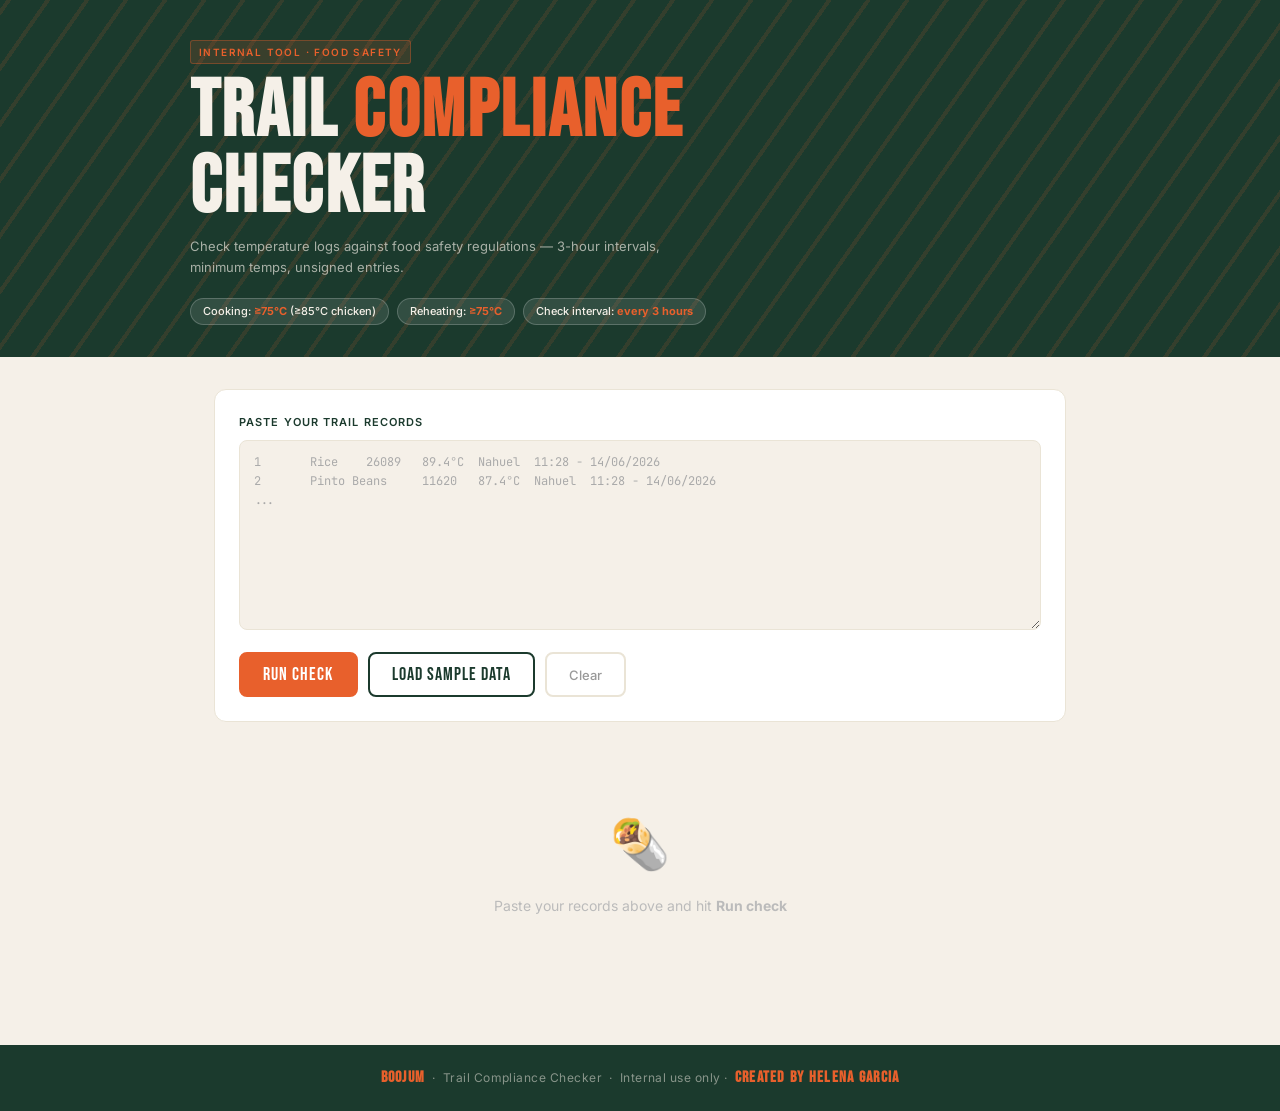
==== index.html @ 40797384 "first commit" ====
<!DOCTYPE html>
<html lang="en">

<head>
    <meta charset="UTF-8" />
    <meta name="viewport" content="width=device-width, initial-scale=1.0" />
    <title>Boojum Trail Compliance Checker</title>
    <link rel="preconnect" href="https://fonts.googleapis.com" />
    <link rel="preconnect" href="https://fonts.gstatic.com" crossorigin />
    <link
        href="https://fonts.googleapis.com/css2?family=Bebas+Neue&family=Inter:wght@400;500;600&family=JetBrains+Mono:wght@400;500&display=swap"
        rel="stylesheet" />
    <link rel="stylesheet" href="styles.css" />
</head>

<body>

    <!-- =====================================================
       HEADER
       ===================================================== -->
    <header class="site-header">
        <div class="header-inner">
            <div class="header-eyebrow">Internal Tool · Food Safety</div>
            <h1 class="header-title">TRAIL <span>COMPLIANCE</span><br>CHECKER</h1>
            <p class="header-sub">Check temperature logs against food safety regulations — 3-hour intervals, minimum
                temps, unsigned entries.</p>
            <div class="header-rules">
                <span class="rule-pill">Cooking: <strong>≥75°C</strong> (≥85°C chicken)</span>
                <span class="rule-pill">Reheating: <strong>≥75°C</strong></span>
                <span class="rule-pill">Check interval: <strong>every 3 hours</strong></span>
            </div>
        </div>
    </header>

    <!-- =====================================================
       MAIN
       ===================================================== -->
    <main class="main">

        <!-- Input card -->
        <div class="card">
            <div class="card-label">Paste your trail records</div>
            <textarea id="recordInput" placeholder="1	Rice	26089	89.4°C	Nahuel	11:28 - 14/06/2026
2	Pinto Beans	11620	87.4°C	Nahuel	11:28 - 14/06/2026
..."></textarea>

            <div class="btn-row">
                <button class="btn btn-primary" onclick="runCheck()">Run check</button>
                <button class="btn btn-secondary" onclick="loadSample()">Load sample data</button>
                <button class="btn btn-ghost" onclick="clearAll()">Clear</button>
            </div>
        </div>

        <!-- Results injected here -->
        <div id="results">
            <div class="empty-state">
                <span class="empty-icon">🌯</span>
                <p>Paste your records above and hit <strong>Run check</strong></p>
            </div>
        </div>

    </main>

    <!-- =====================================================
       FOOTER
       ===================================================== -->
    <footer class="site-footer">
        <strong>BOOJUM</strong> &nbsp;·&nbsp; Trail Compliance Checker &nbsp;·&nbsp; Internal use only ·&nbsp;
        <strong>Created by HELENA GARCIA</strong>
    </footer>

    <script src="script.js"></script>
</body>

</html>
---- styles.css ----
/* =====================================================
       ===================================================== */
    :root {
      --green:       #1B3A2D;   /* Dark forest green */
      --green-mid:   #254D3C;   /* slightly lighter green for hover states */
      --cream:       #F5F0E8;   /* warm off-white background */
      --cream-dark:  #EAE4D6;   /* borders, card backgrounds */
      --orange:      #E8602C;   /* accent / CTA / violations */
      --orange-dark: #C44E22;
      --gold:        #D4A843;   /* warning amber */
      --ink:         #1A1A14;   /* near-black text */
      --pass-green:  #2E6B3E;
      --pass-bg:     #E8F4EA;
      --fail-bg:     #FDECEA;

      --font-display: 'Bebas Neue', sans-serif;  /* the chunky Boojum-style headline font */
      --font-body:    'Inter', sans-serif;
      --font-mono:    'JetBrains Mono', monospace;
    }

    /* =====================================================
       RESET
       ===================================================== */
    *, *::before, *::after { box-sizing: border-box; margin: 0; padding: 0; }

    /* =====================================================
       PAGE
       ===================================================== */
    body {
      background: var(--cream);
      color: var(--ink);
      font-family: var(--font-body);
      font-size: 14px;
      line-height: 1.6;
      min-height: 100vh;
    }

    /* =====================================================
       HEADER
       ===================================================== */
    .site-header {
      background: var(--green);
      position: relative;
      overflow: hidden;
      padding: 2.5rem 2rem 2rem;
    }

    /* The diagonal stripe overlay */
    .site-header::before {
      content: '';
      position: absolute;
      inset: 0;
      background: repeating-linear-gradient(
        -55deg,
        transparent,
        transparent 28px,
        rgba(232, 96, 44, 0.12) 28px,
        rgba(232, 96, 44, 0.12) 32px
      );
      pointer-events: none;
    }

    .header-inner {
      max-width: 900px;
      margin: 0 auto;
      position: relative;
      z-index: 1;
    }

    /* The little INTERNAL TOOL eyebrow label */
    .header-eyebrow {
      display: inline-block;
      font-family: var(--font-body);
      font-size: 10px;
      font-weight: 600;
      letter-spacing: 0.14em;
      text-transform: uppercase;
      color: var(--orange);
      background: rgba(232, 96, 44, 0.15);
      border: 1px solid rgba(232, 96, 44, 0.35);
      border-radius: 3px;
      padding: 3px 8px;
      margin-bottom: 10px;
    }

    .header-title {
      font-family: var(--font-display);
      font-size: clamp(2.8rem, 7vw, 5rem);
      color: var(--cream);
      letter-spacing: 0.03em;
      line-height: 0.95;
      margin-bottom: 10px;
    }

    /* Orange underline accent on just one word */
    .header-title span {
      color: var(--orange);
    }

    .header-sub {
      font-size: 13px;
      color: rgba(245, 240, 232, 0.65);
      max-width: 480px;
      margin-top: 8px;
    }

    /* The three rules badges at the top right */
    .header-rules {
      margin-top: 1.25rem;
      display: flex;
      flex-wrap: wrap;
      gap: 8px;
    }

    .rule-pill {
      font-size: 11px;
      font-weight: 500;
      color: var(--cream);
      background: rgba(255,255,255,0.1);
      border: 1px solid rgba(255,255,255,0.2);
      border-radius: 20px;
      padding: 4px 12px;
    }

    .rule-pill strong {
      color: var(--orange);
    }

    /* =====================================================
       MAIN CONTENT WRAPPER
       ===================================================== */
    .main {
      max-width: 900px;
      margin: 0 auto;
      padding: 2rem 1.5rem 4rem;
    }

    /* =====================================================
       INPUT CARD
       ===================================================== */
    .card {
      background: #fff;
      border: 1px solid var(--cream-dark);
      border-radius: 12px;
      padding: 1.5rem;
      margin-bottom: 1.25rem;
    }

    .card-label {
      font-size: 11px;
      font-weight: 600;
      letter-spacing: 0.1em;
      text-transform: uppercase;
      color: var(--green);
      margin-bottom: 8px;
    }

    textarea {
      width: 100%;
      height: 190px;
      font-family: var(--font-mono);
      font-size: 12px;
      line-height: 1.6;
      padding: 12px 14px;
      border: 1.5px solid var(--cream-dark);
      border-radius: 8px;
      background: var(--cream);
      color: var(--ink);
      resize: vertical;
      transition: border-color 0.15s;
    }

    textarea:focus {
      outline: none;
      border-color: var(--green);
      background: #fff;
    }

    textarea::placeholder { color: #aaa; }

    /* =====================================================
       BUTTONS
       ===================================================== */
    .btn-row {
      display: flex;
      gap: 10px;
      flex-wrap: wrap;
      margin-top: 1rem;
    }

    /* Base button */
    .btn {
      font-family: var(--font-display);
      font-size: 1.1rem;
      letter-spacing: 0.06em;
      padding: 10px 22px;
      border: 2px solid transparent;
      border-radius: 8px;
      cursor: pointer;
      transition: background 0.15s, transform 0.1s, border-color 0.15s;
    }

    .btn:active { transform: scale(0.98); }

    /* Primary: orange filled — for the main action */
    .btn-primary {
      background: var(--orange);
      color: #fff;
      border-color: var(--orange);
    }

    .btn-primary:hover { background: var(--orange-dark); border-color: var(--orange-dark); }

    /* Secondary: green outline */
    .btn-secondary {
      background: transparent;
      color: var(--green);
      border-color: var(--green);
    }

    .btn-secondary:hover { background: var(--green); color: var(--cream); }

    /* Ghost: subtle */
    .btn-ghost {
      background: transparent;
      color: #999;
      border-color: var(--cream-dark);
      font-family: var(--font-body);
      font-size: 13px;
      font-weight: 500;
      letter-spacing: 0;
    }

    .btn-ghost:hover { color: var(--ink); border-color: #bbb; }

    /* =====================================================
       EMPTY STATE
       ===================================================== */
    .empty-state {
      text-align: center;
      padding: 4rem 1rem;
      color: #bbb;
    }

    .empty-icon {
      font-size: 3rem;
      display: block;
      margin-bottom: 12px;
    }

    .empty-state p { font-size: 14px; }

    /* =====================================================
       SUMMARY METRIC STRIP
       ===================================================== */
    .metrics {
      display: grid;
      grid-template-columns: repeat(auto-fit, minmax(120px, 1fr));
      gap: 10px;
      margin-bottom: 1.5rem;
    }

    .metric {
      background: #fff;
      border: 1px solid var(--cream-dark);
      border-radius: 10px;
      padding: 14px 16px;
    }

    .metric-label {
      font-size: 11px;
      font-weight: 600;
      letter-spacing: 0.08em;
      text-transform: uppercase;
      color: #999;
      margin-bottom: 4px;
    }

    .metric-value {
      font-family: var(--font-display);
      font-size: 2.2rem;
      letter-spacing: 0.02em;
      line-height: 1;
    }

    .metric-value.c-green  { color: var(--pass-green); }
    .metric-value.c-red    { color: var(--orange); }
    .metric-value.c-amber  { color: var(--gold); }
    .metric-value.c-ink    { color: var(--ink); }

    /* The overall pass/fail metric gets a coloured background */
    .metric.status-pass { background: var(--pass-bg); border-color: #b5d9bc; }
    .metric.status-fail { background: var(--fail-bg); border-color: #f5c0b8; }

    /* =====================================================
       SECTION EYEBROW
       ===================================================== */
    .section-eyebrow {
      font-size: 11px;
      font-weight: 600;
      letter-spacing: 0.12em;
      text-transform: uppercase;
      color: var(--green);
      margin-bottom: 12px;
      display: flex;
      align-items: center;
      gap: 8px;
    }

    .section-eyebrow::after {
      content: '';
      flex: 1;
      height: 1px;
      background: var(--cream-dark);
    }

    /* =====================================================
       FOOD GROUP CARDS
       ===================================================== */
    .food-group {
      background: #fff;
      border: 1.5px solid var(--cream-dark);
      border-radius: 12px;
      margin-bottom: 10px;
      overflow: hidden;
      transition: border-color 0.15s;
    }

    .food-group.has-violation {
      border-color: #f5c0b8;
    }

    .food-group-header {
      display: flex;
      align-items: center;
      gap: 10px;
      padding: 13px 16px;
      cursor: pointer;
      user-select: none;
      background: var(--cream);
      transition: background 0.12s;
    }

    .food-group.has-violation .food-group-header {
      background: #FEF5F3;
    }

    .food-group-header:hover { filter: brightness(0.97); }

    .food-name {
      font-family: var(--font-display);
      font-size: 1.3rem;
      letter-spacing: 0.04em;
      color: var(--ink);
      flex: 1;
    }

    /* Status dot */
    .dot {
      width: 10px;
      height: 10px;
      border-radius: 50%;
      flex-shrink: 0;
    }

    .dot-ok  { background: var(--pass-green); }
    .dot-bad { background: var(--orange); }

    /* Pill badges */
    .pill {
      font-size: 11px;
      font-weight: 600;
      padding: 3px 10px;
      border-radius: 20px;
      letter-spacing: 0.03em;
    }

    .pill-ok   { background: var(--pass-bg);  color: var(--pass-green); }
    .pill-bad  { background: var(--fail-bg);  color: #B83C28; }
    .pill-warn { background: #FEF6E4; color: #8A6108; }

    .check-count {
      font-size: 12px;
      color: #aaa;
    }

    /* Chevron toggle */
    .chevron {
      color: #ccc;
      font-size: 18px;
      line-height: 1;
      transition: transform 0.18s ease;
      flex-shrink: 0;
    }

    .chevron.open { transform: rotate(180deg); }

    /* =====================================================
       ENTRIES TABLE INSIDE EACH CARD
       ===================================================== */
    .food-entries { display: block; }

    .col-header {
      display: grid;
      grid-template-columns: 68px 1fr 90px 80px 1fr;
      gap: 8px;
      padding: 6px 16px;
      background: #FAFAF8;
      border-top: 1px solid var(--cream-dark);
      font-size: 10px;
      font-weight: 600;
      letter-spacing: 0.08em;
      text-transform: uppercase;
      color: #bbb;
    }

    .entry-row {
      display: grid;
      grid-template-columns: 68px 1fr 90px 80px 1fr;
      gap: 8px;
      padding: 9px 16px;
      border-top: 1px solid #F5F5F0;
      align-items: center;
      font-size: 13px;
      transition: background 0.1s;
    }

    .entry-row:hover { background: #FAFAF8; }
    .entry-row.row-violation { background: #FEF9F8; }
    .entry-row.row-violation:hover { background: #FDECEA; }

    .entry-time {
      font-family: var(--font-mono);
      font-size: 12px;
      color: #999;
    }

    .entry-item { color: var(--ink); font-weight: 500; }

    .temp-pass { color: var(--pass-green); font-weight: 600; font-family: var(--font-mono); font-size: 12px; }
    .temp-fail { color: var(--orange);     font-weight: 600; font-family: var(--font-mono); font-size: 12px; }

    .entry-signer { color: #999; font-size: 12px; }

    .gap-ok        { font-size: 12px; color: #ccc; }
    .gap-violation { font-size: 12px; color: var(--orange); font-weight: 600; }
    .gap-first     { font-size: 12px; color: #ddd; font-style: italic; }

    .unsigned-flag {
      font-size: 10px;
      color: #B83C28;
      font-weight: 600;
      letter-spacing: 0.04em;
      text-transform: uppercase;
      margin-left: 4px;
    }

    /* =====================================================
       ERROR MESSAGE
       ===================================================== */
    .error-card {
      background: var(--fail-bg);
      border: 1.5px solid #f5c0b8;
      border-radius: 10px;
      padding: 14px 18px;
      color: #B83C28;
      font-size: 14px;
    }

    /* =====================================================
       FOOTER
       ===================================================== */
    .site-footer {
      background: var(--green);
      color: rgba(245,240,232,0.5);
      text-align: center;
      padding: 1.25rem;
      font-size: 12px;
      letter-spacing: 0.04em;
    }

    .site-footer strong {
      color: var(--orange);
      font-family: var(--font-display);
      font-size: 1rem;
      letter-spacing: 0.08em;
    }

    /* =====================================================
       RESPONSIVE
       ===================================================== */
    @media (max-width: 600px) {
      .col-header,
      .entry-row {
        grid-template-columns: 58px 1fr 72px;
      }

      /* Hide signer + gap columns on mobile */
      .col-header span:nth-child(4),
      .col-header span:nth-child(5),
      .entry-row > *:nth-child(4),
      .entry-row > *:nth-child(5) {
        display: none;
      }
    }
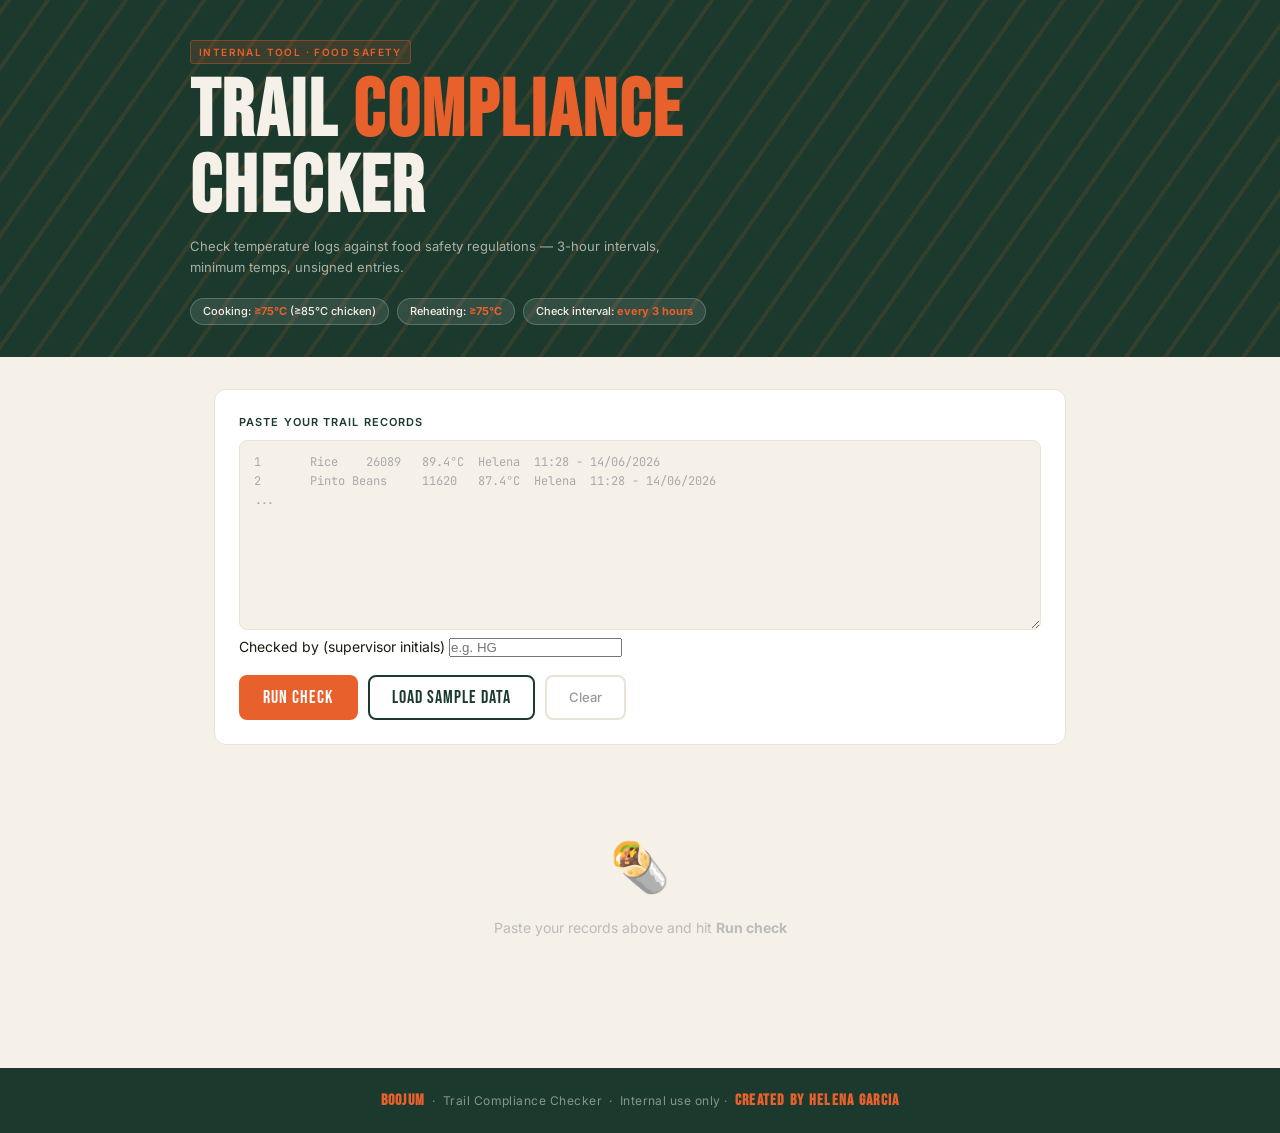
==== commit 7f31cef6: "Update textarea placeholder and add input fields" ====
--- a/index.html
+++ b/index.html
@@ -11,6 +11,16 @@
         href="https://fonts.googleapis.com/css2?family=Bebas+Neue&family=Inter:wght@400;500;600&family=JetBrains+Mono:wght@400;500&display=swap"
         rel="stylesheet" />
     <link rel="stylesheet" href="styles.css" />
+
+    <!-- Google tag (gtag.js) -->
+    <script async src="https://www.googletagmanager.com/gtag/js?id=G-V83S5GPR8T"></script>
+    <script>
+        window.dataLayer = window.dataLayer || [];
+        function gtag() { dataLayer.push(arguments); }
+        gtag('js', new Date());
+
+        gtag('config', 'G-V83S5GPR8T');
+    </script>
 </head>
 
 <body>
@@ -40,9 +50,13 @@
         <!-- Input card -->
         <div class="card">
             <div class="card-label">Paste your trail records</div>
-            <textarea id="recordInput" placeholder="1	Rice	26089	89.4°C	Nahuel	11:28 - 14/06/2026
-2	Pinto Beans	11620	87.4°C	Nahuel	11:28 - 14/06/2026
+            <textarea id="recordInput" placeholder="1	Rice	26089	89.4°C	Helena	11:28 - 14/06/2026
+2	Pinto Beans	11620	87.4°C	Helena	11:28 - 14/06/2026
 ..."></textarea>
+            <div class="field">
+                <label for="checkedBy">Checked by <span class="field-hint">(supervisor initials)</span></label>
+                <input id="checkedBy" type="text" maxlength="4" autocomplete="off" placeholder="e.g. HG" />
+            </div>
 
             <div class="btn-row">
                 <button class="btn btn-primary" onclick="runCheck()">Run check</button>
@@ -69,7 +83,11 @@
         <strong>Created by HELENA GARCIA</strong>
     </footer>
 
+    <script src="sample-data.js"></script>
+    <script src="rules.js"></script>
+    <script src="storage.js"></script>
+    <script src="config.js"></script>
     <script src="script.js"></script>
 </body>
 
-</html>+</html>
